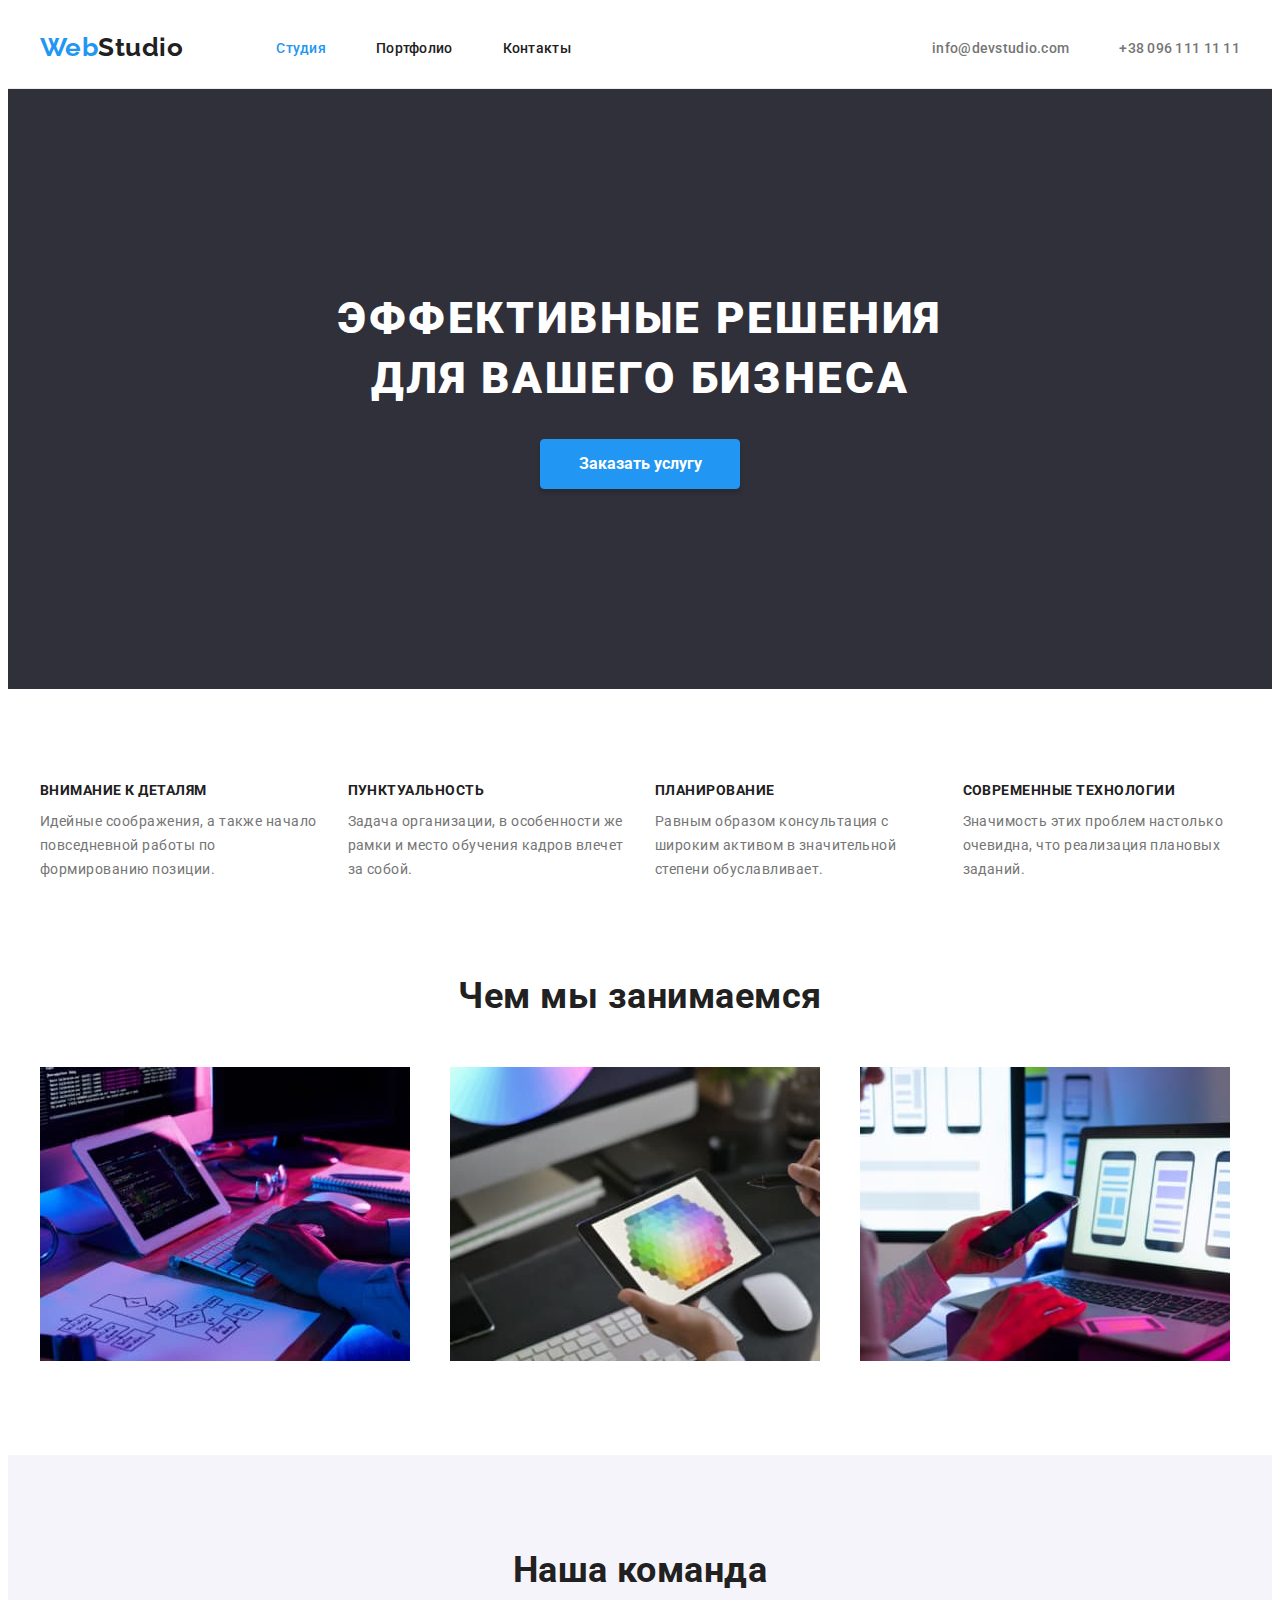
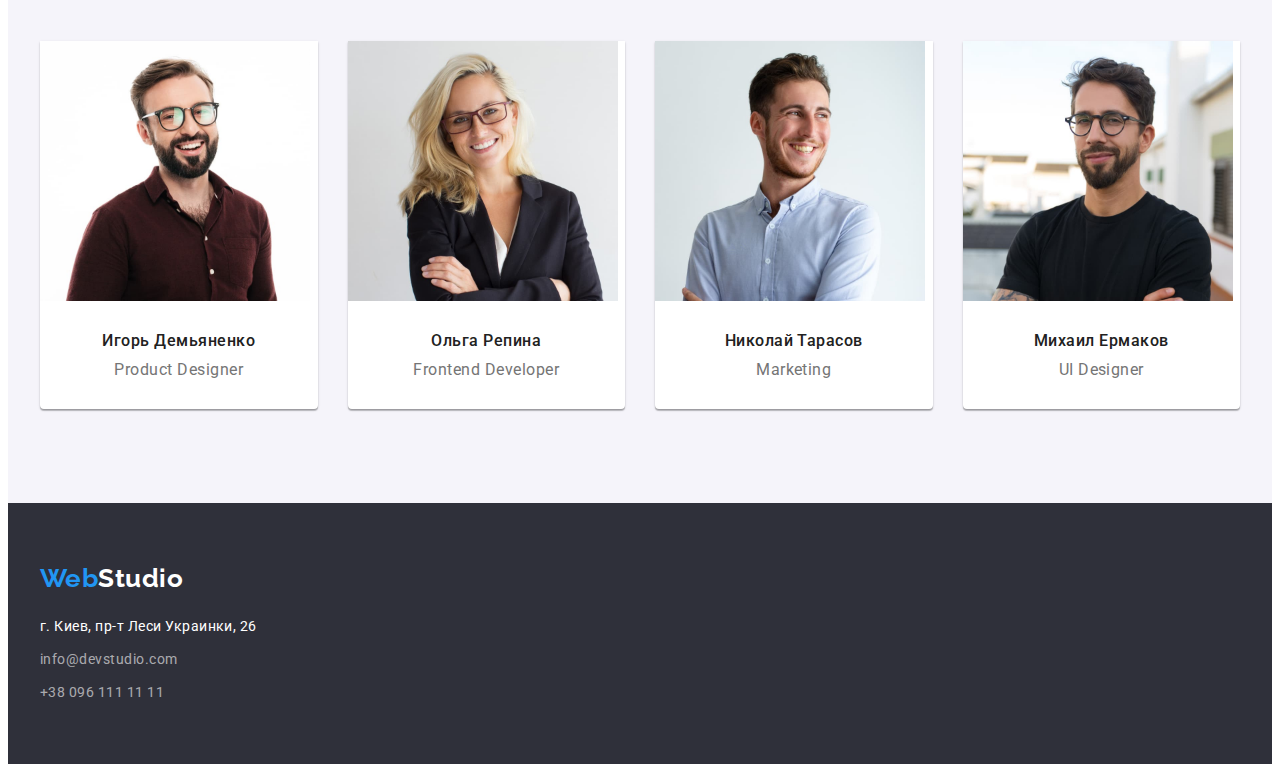
==== index.html @ c4aeabe7 "переніс з ДЗ 3" ====
<!DOCTYPE html>
<html lang="ru">
  <head>
    <meta charset="UTF-8" />
    <meta http-equiv="X-UA-Compatible" content="IE=edge" />
    <meta name="viewport" content="width=device-width, initial-scale=1.0" />
    <title>WebStudio</title>

    <link rel="preconnect" href="https://fonts.googleapis.com" />
    <link rel="preconnect" href="https://fonts.gstatic.com" crossorigin />
    <link
      href="https://fonts.googleapis.com/css2?family=Raleway:wght@700&family=Roboto:wght@400;500;700;900&display=swap"
      rel="stylesheet"
    />
    <link
      rel="stylesheet"
      href="https://cdnjs.cloudflare.com/ajax/libs/modern-normalize/1.1.0/modern-normalize.min.css"
      integrity="sha512-wpPYUAdjBVSE4KJnH1VR1HeZfpl1ub8YT/NKx4PuQ5NmX2tKuGu6U/JRp5y+Y8XG2tV+wKQpNHVUX03MfMFn9Q=="
      crossorigin="anonymous"
      referrerpolicy="no-referrer"
    />
    <link rel="stylesheet" href="./css/styles.css" />
  </head>
  <body class="page">
    <!--Шапка страницы-->
    <header class="header">
      <div class="container">
        <a href="./index.html" class="logo">Web<span class="logo-black">Studio</span></a>
        <nav>
          <ul class="site-nav list">
            <li class="site-nav-item"><a href="./index.html" class="link curret">Студия</a></li>
            <li class="site-nav-item"><a href="./portfolio.html" class="link">Портфолио</a></li>
            <li class="site-nav-item"><a href="" class="link">Контакты</a></li>
          </ul>
        </nav>
        <ul class="contact-nav list">
          <li class="contact-nav-item">
            <a href="mailto:info@devstudio.com" class="link">info@devstudio.com</a>
          </li>
          <li class="contact-nav-item">
            <a href="tel:+380961111111" class="link">+38 096 111 11 11</a>
          </li>
        </ul>
      </div>
    </header>
    <!--Уникальный контент страницы-->
    <main>
      <section class="hero">
        <div class="container">
          <h1 class="hero-title">Эффективные решения для вашего бизнеса</h1>
          <button type="button" class="btn-primery">Заказать услугу</button>
        </div>
      </section>
      <section class="section section-feature">
        <div class="container">
          <h2 class="visually-hidden">Наши преимущества</h2>
          <ul class="list feature-list">
            <li class="feature-list-item">
              <h3 class="title">Внимание к деталям</h3>
              <p class="text">
                Идейные соображения, а также начало повседневной работы по формированию позиции.
              </p>
            </li>
            <li class="feature-list-item">
              <h3 class="title">Пунктуальность</h3>
              <p class="text">
                Задача организации, в особенности же рамки и место обучения кадров влечет за собой.
              </p>
            </li>
            <li class="feature-list-item">
              <h3 class="title">Планирование</h3>
              <p class="text">
                Равным образом консультация с широким активом в значительной степени обуславливает.
              </p>
            </li>
            <li class="feature-list-item">
              <h3 class="title">Современные технологии</h3>
              <p class="text">
                Значимость этих проблем настолько очевидна, что реализация плановых заданий.
              </p>
            </li>
          </ul>
        </div>
      </section>
      <section class="section section-work">
        <div class="container">
          <h2 class="section-title">Чем мы занимаемся</h2>
          <ul class="work-list list">
            <li class="work-list-item">
              <img src="./images/photo1.jpg" alt="разработка приложений" width="370" />
            </li>
            <li class="work-list-item">
              <img src="./images/photo2.jpg" alt="разработка мобильных приложений" width="370" />
            </li>
            <li class="work-list-item"><img src="./images/photo3.jpg" alt="веб дизайн" width="370" /></li>
          </ul>
        </div>
      </section>
      <section class="section section-team">
        <div class="container">
          <h2 class="section-title">Наша команда</h2>
          <ul class="team-list list">
            <li class="team-list-item">
              <img src="./images/Demianenko.jpg" alt="работник 1" width="270" />
              <div class="team-content">
                <h3 class="title">Игорь Демьяненко</h3>
                <p lang="en" class="text">Product Designer</p>
              </div>
            </li>
            <li class="team-list-item">
              <img src="./images/Repyna.jpg" alt="работник 2" width="270" />
              <div class="team-content">
                <h3 class="title">Ольга Репина</h3>
                <p lang="en" class="text">Frontend Developer</p>
              </div>
            </li>
            <li class="team-list-item">
              <img src="./images/Tarasov.jpg" alt="работник 3" width="270" />
              <div class="team-content">
                <h3 class="title">Николай Тарасов</h3>
                <p lang="en" class="text">Marketing</p>
              </div>
            </li>
            <li class="team-list-item">
              <img src="./images/Ermakov.jpg" alt="работник 4" width="270" />
              <div class="team-content">
                <h3 class="title">Михаил Ермаков</h3>
                <p lang="en" class="text">UI Designer</p>
              </div>
            </li>
          </ul>
        </div>
      </section>
    </main>
    <!--Подвал страницы-->
    <footer class="footer">
      <div class="container">
        <a href="./index.html" class="logo">Web<span class="logo-white">Studio</span></a>
        <ul class="footer-list list">
          <li class="footer-list-item">
            <a
              href="https://goo.gl/maps/DVqmVE1EjnWFbu6t8"
              target="_blank"
              rel="noopener noreferrer"
              class="link adress"
              >г. Киев, пр-т Леси Украинки, 26
            </a>
          </li>
          <li class="footer-list-item">
            <a href="mailto:info@devstudio.com" class="link">info@devstudio.com</a>
          </li>
          <li class="footer-list-item">
            <a href="tel:+380961111111" class="link">+38 096 111 11 11</a>
          </li>
        </ul>
      </div>
    </footer>
  </body>
</html>
---- css/styles.css ----
/*основний колір тексту #757575 */
/* додатковий колір тексту #212121 */
/*білий колір заголовка #FFFFFF */
/*акцент #2196F3*/
/*колір фону #FFFFFF*/
/*колір героя та футера #2F303A*/
/*додатковий колір фону #E5E5E5*/
/*колір фону секціі команда  #F5F4FA;*/
/*колір номери і телефону в футері rgba(255, 255, 255, 0.6);*/


/*приховування заголовка секції наши преимущества*/
.visually-hidden {
  position: absolute;
  white-space: nowrap;
  width: 1px;
  height: 1px;
  overflow: hidden;
  border: 0;
  padding: 0;
  clip: rect(0 0 0 0);
  clip-path: inset(50%);
  margin: -1px;
}

/*-----Обнуляємо стилі глобально. RESET------------*/


p,
h1,
h2,
h3,
h4,
h5,
h6 {
  margin: 0;
}

ul,
ol {
  margin: 0;
  padding-left: 0;
}

button {
  cursor: pointer;
}

 img {
  display: block;
}  

/*-----------стоворюємо контейнер------------------*/
.container {
  width: 1200px;
  margin: 0 auto;
  padding-left: 15px;
  padding-right: 15px;
  /* outline: 1px solid tomato; */
}

/*-----------призначення змінної-------------------*/


:root {
  --primary-text-color: #757575;
  --title-text-color: #212121;
  --brand-color: #2196f3;
}

/*стилізація всього документу*/
.page {
  color: var(--primary-text-color);
  background-color: #FFFFFF;
  font-family: 'Roboto', sans-serif;
  letter-spacing: 0.03em;
}

/*прибирання крапок біля списку*/
.list {
  list-style: none;
}

/*----------- стилізація heade------------------*/
.header {
  padding-top: 24px;
  padding-bottom: 25px;
  border-bottom: 1px solid #ECECEC;
}


/*стилізація логотипу*/
.logo {
  color:
    var(--brand-color);
  font-family: 'Raleway', sans-serif;
  font-weight: 700;
  font-size: 26px;
  line-height: 1.19;
  text-decoration: none;
  margin-right: 93px;
}

/*стилизація чорної частини логотипу */
.logo-black {
  color: #212121;
}

.header .container {
  display: flex;
  align-items: center;
}

.site-nav {
  display: flex;
}

.contact-nav {
  display: flex;
  margin-left: auto;
}

.site-nav-item:not(:last-child),
.contact-nav-item:not(:last-child) {
  margin-right: 50px;
}

/*стилізація навігації сайту*/
.site-nav .link {
  text-decoration: none;
  color: #212121;
  font-weight: 500;
  font-size: 14px;
  line-height: 1.14;
  letter-spacing: 0.02em;
}

.site-nav .link:hover,
.site-nav .link:focus {
  color: var(--brand-color);
}

.site-nav .link.curret {
  color: var(--brand-color);
}

/*стилізація навігаціі контактів*/
.contact-nav .link {
  color: #757575;
  font-weight: 500;
  font-size: 14px;
  line-height: 1.14;
  letter-spacing: 0.02em;
  text-decoration: none;
}
.contact-nav .link:hover,
.contact-nav .link:focus {
  color: var(--brand-color);
}

/*------------------стилізація героя----------*/
.hero {
  background-color: #2f303a;
  padding-top: 200px;
  padding-bottom: 200px;
}

/*переводить текст заголовка героя в верхній регістр*/
.hero-title {
  color: #ffffff;
  font-weight: 900;
  font-size: 44px;
  line-height: 1.36;
  text-align: center;
  letter-spacing: 0.06em;
  text-transform: uppercase;

  max-width: 696px;
  margin: 0 auto 30px;


}

/*стилізація кнопки героя*/
.btn-primery {
  min-width: 200px;
  height: 50px;
  display: block;
  margin: 0 auto;

  color: #FFFFFF;
  background-color: var(--brand-color);
  font-family: inherit;
  font-weight: 700;
  font-size: 16px;
  line-height: 1.86;

  border: 1px solid var(--brand-color);
  border-radius: 4px;
  box-shadow: 0px 4px 4px rgba(0, 0, 0, 0.15);

}

/*стилізація секцій   якійсь брєд не розібрався з94 */
.section {
  padding-top: 94px;
  padding-bottom: 94px;
}

.section-title {
  color: var(--title-text-color);
  font-weight: 700;
  font-size: 36px;
  line-height: 1.17;
  text-align: center;
  margin-bottom: 50px;
}

/*стилізація секції з перевагами*/

.section-feature {
  padding-bottom: 47px;
}

.feature-list {
  display: flex;
  margin-left: -30px;
}

.feature-list-item {
  flex-basis: calc(100% / 4 - 30px);
  margin-left: 30px;
}


.feature-list .title {
  color: var(--title-text-color);
  font-weight: 700;
  font-size: 14px;
  line-height: 1.14;
  text-transform: uppercase;
  margin-bottom: 10px;
}

.feature-list .text {
  font-size: 14px;
  line-height: 1.72;
}

/*стилізація секції чим ми займаємося*/

.section-work {
  padding-top: 47px;
}

.work-list {
  display: flex;
  margin-left: -30px;
}

.work-list-item {
  flex-basis: calc(100% / 3 - 30px);
  margin-left: 30px;
}


/*стилізація секції наша команда*/
.section-team {
  background-color: #F5F4FA;

}

.team-list {
  display: flex;
  margin-left: -30px;
}

.team-list-item {
  flex-basis: calc(100% / 4 - 30px);
  margin-left: 30px;
  box-shadow: 0px 1px 3px rgba(0, 0, 0, 0.12), 0px 1px 1px rgba(0, 0, 0, 0.14), 0px 2px 1px rgba(0, 0, 0, 0.2);
  border-radius: 0px 0px 4px 4px;

  background-color: #FFFFFF;

}

.team-list .title {
  color: var(--title-text-color);
  font-weight: 500;
  font-size: 16px;
  line-height: 1.19;
  text-align: center;
  margin-bottom: 10px;
}

.team-list .text {
  font-size: 16px;
  line-height: 1.19;
  text-align: center;
}

.team-content {
  padding-top: 30px;
  padding-bottom: 30px;
}


/*cтилізація футера*/
.footer {
  background-color: #2F303A;
  padding-top: 60px;
  padding-bottom: 60px;
}

/*стилизація білої частини логотипу футера */
.logo-white {
  color: #FFFFFF;
}

.footer .logo {
  margin-bottom: 20px;
  display: block;
}

/*стилізація контактів футера*/
.footer-list .link {
  color: rgba(255, 255, 255, 0.6);

  font-size: 14px;
  line-height: 1.72;
  text-decoration: none;
  display: block;
}

.footer-list-item:not(:last-child) {
  margin-bottom: 9px;
}


.footer-list .link.adress {
  color: #FFFFFF;
}

.footer-list .link:hover,
.footer-list .link:focus {
  color: var(--brand-color);
}

/*стилізація portfolio.html*/
.portfolio-list .title {
  color: var(--title-text-color);
  font-weight: 700;
  font-size: 18px;
  line-height: 2;
  letter-spacing: 0.06em;
  margin-bottom: 4px;
}

/*стилізація кнопок портфоліо*/


.portfolio-btn-list {
  display: flex;
  justify-content: center;
}

.portfolio-btn-item:not(:last-child) {
  margin-right: 8px;
}

.portfolio-btn {
  color: #212121;
  background-color: #F5F4FA;
  font-family: inherit;
  font-weight: 500;
  font-size: 16px;
  line-height: 1.63;
  text-align: center;
  letter-spacing: 0.03em;

  padding: 6px 22px;
  border: transparent;
  border-radius: 4px;

}

.portfolio-btn:hover,
.portfolio-btn:focus {
  color: #FFFFFF;
  background-color: #2196f3;
}

.portfolio-list {
  margin-top: 50px;
  display: flex;
  flex-wrap: wrap;
  margin-left: -30px;
  margin-bottom: -30px;
}

.portfolio-list-item {
  flex-basis: calc(100%/3 - 30px);
  margin-left: 30px;
  margin-bottom: 30px;
}

.portfolio-list .text {
  font-size: 16px;
  line-height: 1.88;
}

.portfolio-content {
  padding: 20px 24px;
  border: 1px solid #EEEEEE;
  ;
}
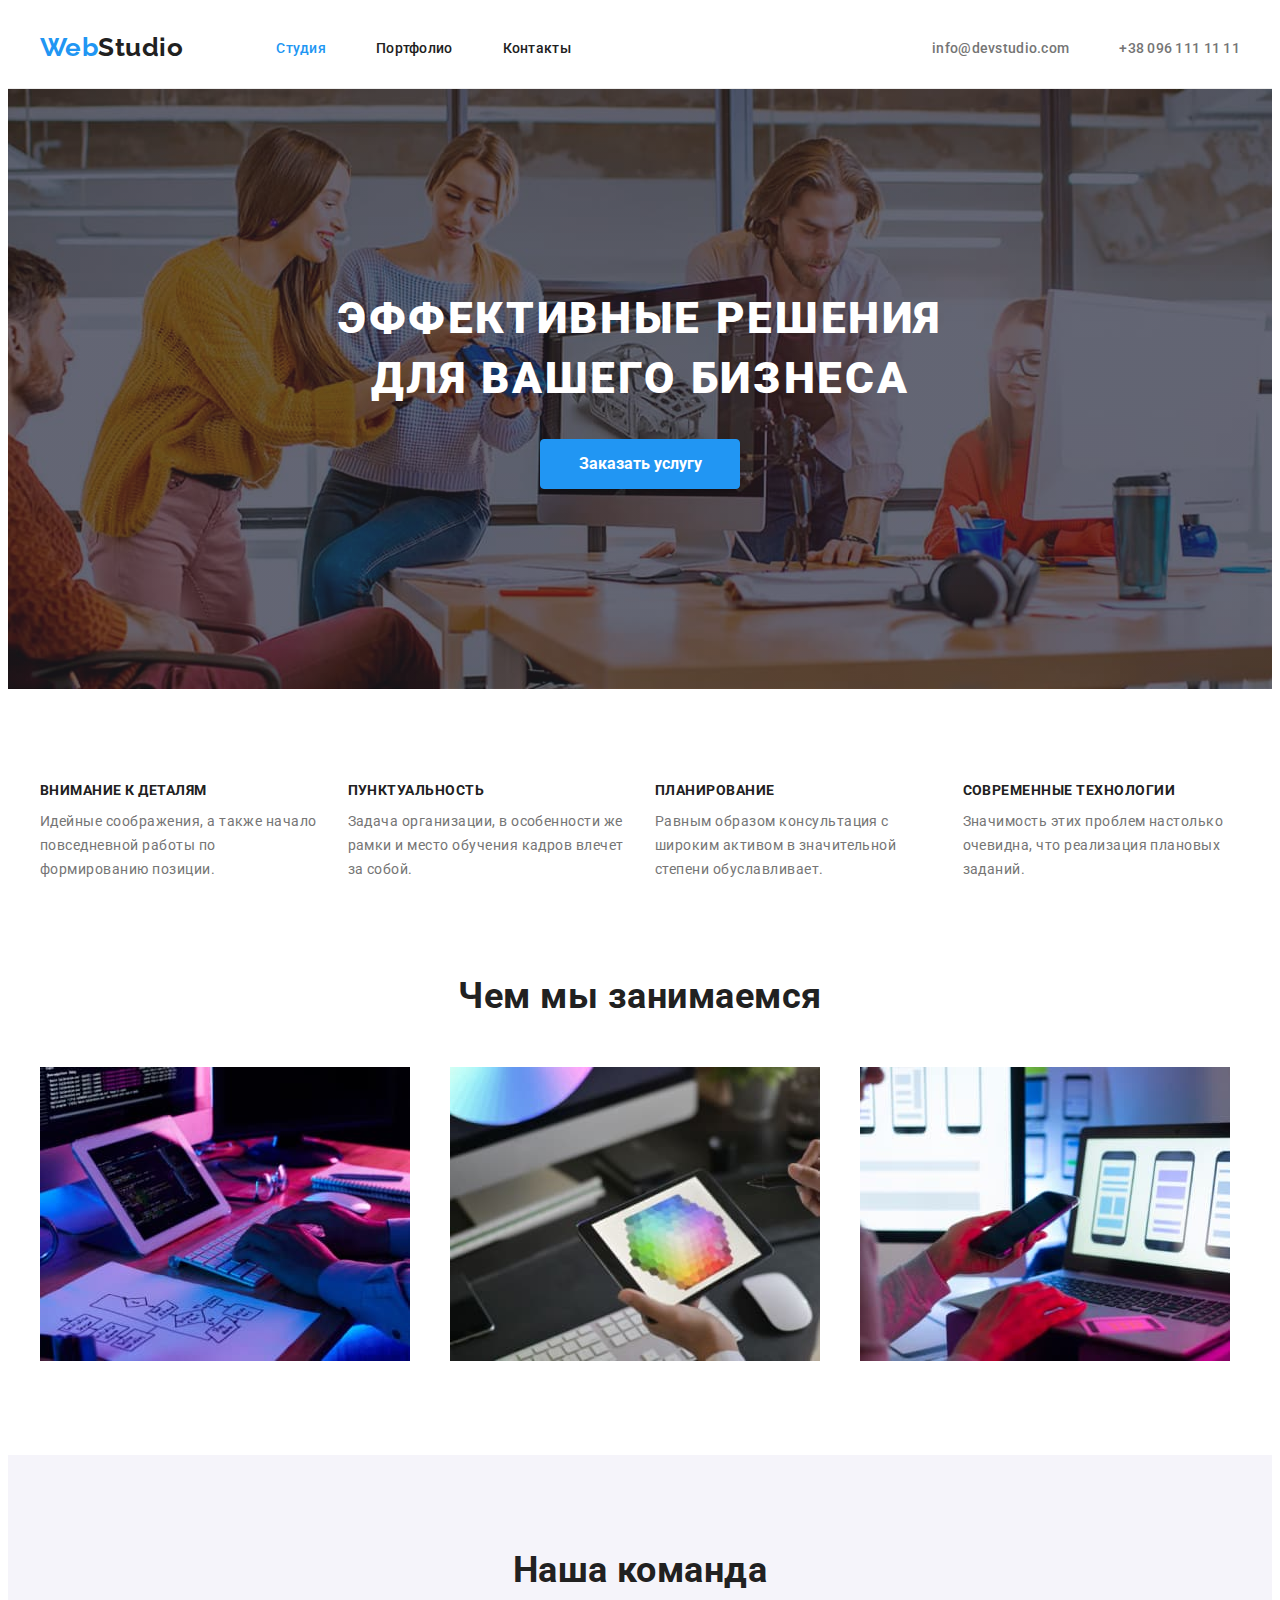
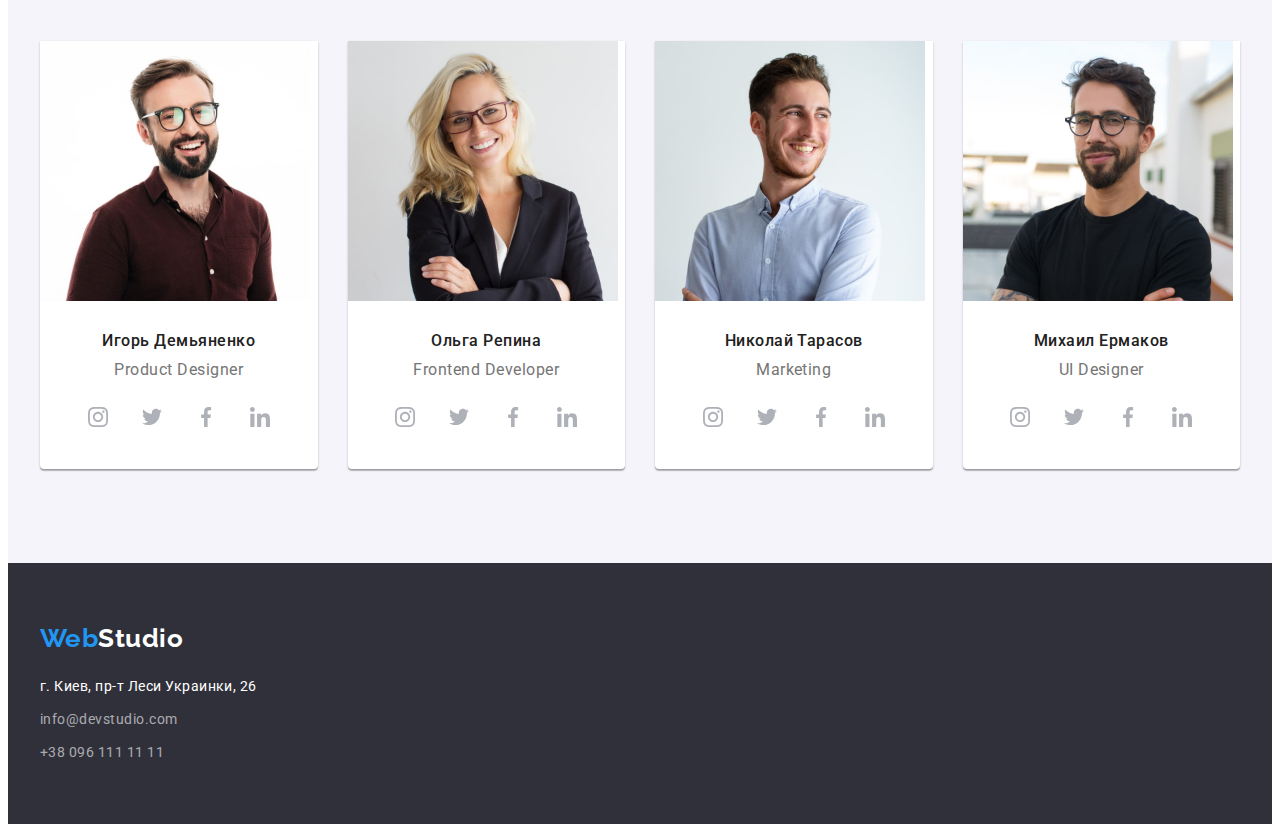
==== commit ba04df53: "add svg" ====
--- a/index.html
+++ b/index.html
@@ -92,7 +92,9 @@
             <li class="work-list-item">
               <img src="./images/photo2.jpg" alt="разработка мобильных приложений" width="370" />
             </li>
-            <li class="work-list-item"><img src="./images/photo3.jpg" alt="веб дизайн" width="370" /></li>
+            <li class="work-list-item">
+              <img src="./images/photo3.jpg" alt="веб дизайн" width="370" />
+            </li>
           </ul>
         </div>
       </section>
@@ -105,6 +107,32 @@
               <div class="team-content">
                 <h3 class="title">Игорь Демьяненко</h3>
                 <p lang="en" class="text">Product Designer</p>
+                <ul class="team-soc-list list">
+                  <li class="team-soc-item">
+                    <a href="" class="team-soc-link"
+                      ><svg class="team-soc-icom" width="20" height="20">
+                        <use href="./images/icons.svg#icon-instagram"></use></svg
+                    ></a>
+                  </li>
+                  <li class="team-soc-item">
+                    <a href="" class="team-soc-link"
+                      ><svg class="team-soc-icom" width="20" height="20">
+                        <use href="./images/icons.svg#icon-twitter"></use></svg
+                    ></a>
+                  </li>
+                  <li class="team-soc-item">
+                    <a href="" class="team-soc-link"
+                      ><svg class="team-soc-icom" width="20" height="20">
+                        <use href="./images/icons.svg#icon-facebook"></use></svg
+                    ></a>
+                  </li>
+                  <li class="team-soc-item">
+                    <a href="" class="team-soc-link"
+                      ><svg class="team-soc-icom" width="20" height="20">
+                        <use href="./images/icons.svg#icon-linkedin"></use></svg
+                    ></a>
+                  </li>
+                </ul>
               </div>
             </li>
             <li class="team-list-item">
@@ -112,6 +140,32 @@
               <div class="team-content">
                 <h3 class="title">Ольга Репина</h3>
                 <p lang="en" class="text">Frontend Developer</p>
+                <ul class="team-soc-list list">
+                  <li class="team-soc-item">
+                    <a href="" class="team-soc-link"
+                      ><svg class="team-soc-icom" width="20" height="20">
+                        <use href="./images/icons.svg#icon-instagram"></use></svg
+                    ></a>
+                  </li>
+                  <li class="team-soc-item">
+                    <a href="" class="team-soc-link"
+                      ><svg class="team-soc-icom" width="20" height="20">
+                        <use href="./images/icons.svg#icon-twitter"></use></svg
+                    ></a>
+                  </li>
+                  <li class="team-soc-item">
+                    <a href="" class="team-soc-link"
+                      ><svg class="team-soc-icom" width="20" height="20">
+                        <use href="./images/icons.svg#icon-facebook"></use></svg
+                    ></a>
+                  </li>
+                  <li class="team-soc-item">
+                    <a href="" class="team-soc-link"
+                      ><svg class="team-soc-icom" width="20" height="20">
+                        <use href="./images/icons.svg#icon-linkedin"></use></svg
+                    ></a>
+                  </li>
+                </ul>
               </div>
             </li>
             <li class="team-list-item">
@@ -119,6 +173,32 @@
               <div class="team-content">
                 <h3 class="title">Николай Тарасов</h3>
                 <p lang="en" class="text">Marketing</p>
+                <ul class="team-soc-list list">
+                  <li class="team-soc-item">
+                    <a href="" class="team-soc-link"
+                      ><svg class="team-soc-icom" width="20" height="20">
+                        <use href="./images/icons.svg#icon-instagram"></use></svg
+                    ></a>
+                  </li>
+                  <li class="team-soc-item">
+                    <a href="" class="team-soc-link"
+                      ><svg class="team-soc-icom" width="20" height="20">
+                        <use href="./images/icons.svg#icon-twitter"></use></svg
+                    ></a>
+                  </li>
+                  <li class="team-soc-item">
+                    <a href="" class="team-soc-link"
+                      ><svg class="team-soc-icom" width="20" height="20">
+                        <use href="./images/icons.svg#icon-facebook"></use></svg
+                    ></a>
+                  </li>
+                  <li class="team-soc-item">
+                    <a href="" class="team-soc-link"
+                      ><svg class="team-soc-icom" width="20" height="20">
+                        <use href="./images/icons.svg#icon-linkedin"></use></svg
+                    ></a>
+                  </li>
+                </ul>
               </div>
             </li>
             <li class="team-list-item">
@@ -126,6 +206,32 @@
               <div class="team-content">
                 <h3 class="title">Михаил Ермаков</h3>
                 <p lang="en" class="text">UI Designer</p>
+                <ul class="team-soc-list list">
+                  <li class="team-soc-item">
+                    <a href="" class="team-soc-link"
+                      ><svg class="team-soc-icom" width="20" height="20">
+                        <use href="./images/icons.svg#icon-instagram"></use></svg
+                    ></a>
+                  </li>
+                  <li class="team-soc-item">
+                    <a href="" class="team-soc-link"
+                      ><svg class="team-soc-icom" width="20" height="20">
+                        <use href="./images/icons.svg#icon-twitter"></use></svg
+                    ></a>
+                  </li>
+                  <li class="team-soc-item">
+                    <a href="" class="team-soc-link"
+                      ><svg class="team-soc-icom" width="20" height="20">
+                        <use href="./images/icons.svg#icon-facebook"></use></svg
+                    ></a>
+                  </li>
+                  <li class="team-soc-item">
+                    <a href="" class="team-soc-link"
+                      ><svg class="team-soc-icom" width="20" height="20">
+                        <use href="./images/icons.svg#icon-linkedin"></use></svg
+                    ></a>
+                  </li>
+                </ul>
               </div>
             </li>
           </ul>
--- a/css/styles.css
+++ b/css/styles.css
@@ -46,9 +46,9 @@
   cursor: pointer;
 }
 
- img {
+img {
   display: block;
-}  
+}
 
 /*-----------стоворюємо контейнер------------------*/
 .container {
@@ -153,6 +153,7 @@
   letter-spacing: 0.02em;
   text-decoration: none;
 }
+
 .contact-nav .link:hover,
 .contact-nav .link:focus {
   color: var(--brand-color);
@@ -163,6 +164,18 @@
   background-color: #2f303a;
   padding-top: 200px;
   padding-bottom: 200px;
+  margin: 0 auto;
+  max-width: 1600px;
+
+  background-image: linear-gradient(rgba(47, 48, 58, 0.4),
+      rgba(47, 48, 58, 0.4)),
+    url("../images/photo_hero.jpg");
+  background-position: center;
+  background-repeat: no-repeat;
+  background-size: cover;
+
+
+
 }
 
 /*переводить текст заголовка героя в верхній регістр*/
@@ -305,6 +318,62 @@
   padding-bottom: 30px;
 }
 
+.team-soc-list {
+  display: flex;
+  margin-top: 16px;
+  justify-content: center;
+}
+
+
+.team-soc-item {
+  width: 44px;
+  height: 44px;
+  margin-right: 10px;
+
+
+}
+
+.team-soc-item:last-child {
+  margin-right: 0;
+}
+
+.team-soc-link {
+  width: 100%;
+  height: 100%;
+  background-color: f;
+  border-radius: 50%;
+  display: flex;
+  align-items: center;
+  justify-content: center;
+  color: #AFB1B8;
+
+}
+
+.team-soc-icom {
+  fill: currentColor;
+}
+
+.team-soc-link:hover,
+.team-soc-link:focus {
+  background-color: #2196f3;
+  color: #FFFFFF;
+}
+
+
+
+
+/* універсальний спосіб для дітей від батька та сусідів */
+/* .team-soc-link:hover,
+.team-soc-link:focus {
+  background-color: #2196f3;
+}
+
+.team-soc-link:hover .team-soc-icom,
+.team-soc-link:focus .team-soc-icom {
+  fill: #FFFFFF;
+} */
+
+
 
 /*cтилізація футера*/
 .footer {
@@ -414,4 +483,4 @@
   padding: 20px 24px;
   border: 1px solid #EEEEEE;
   ;
-}
+}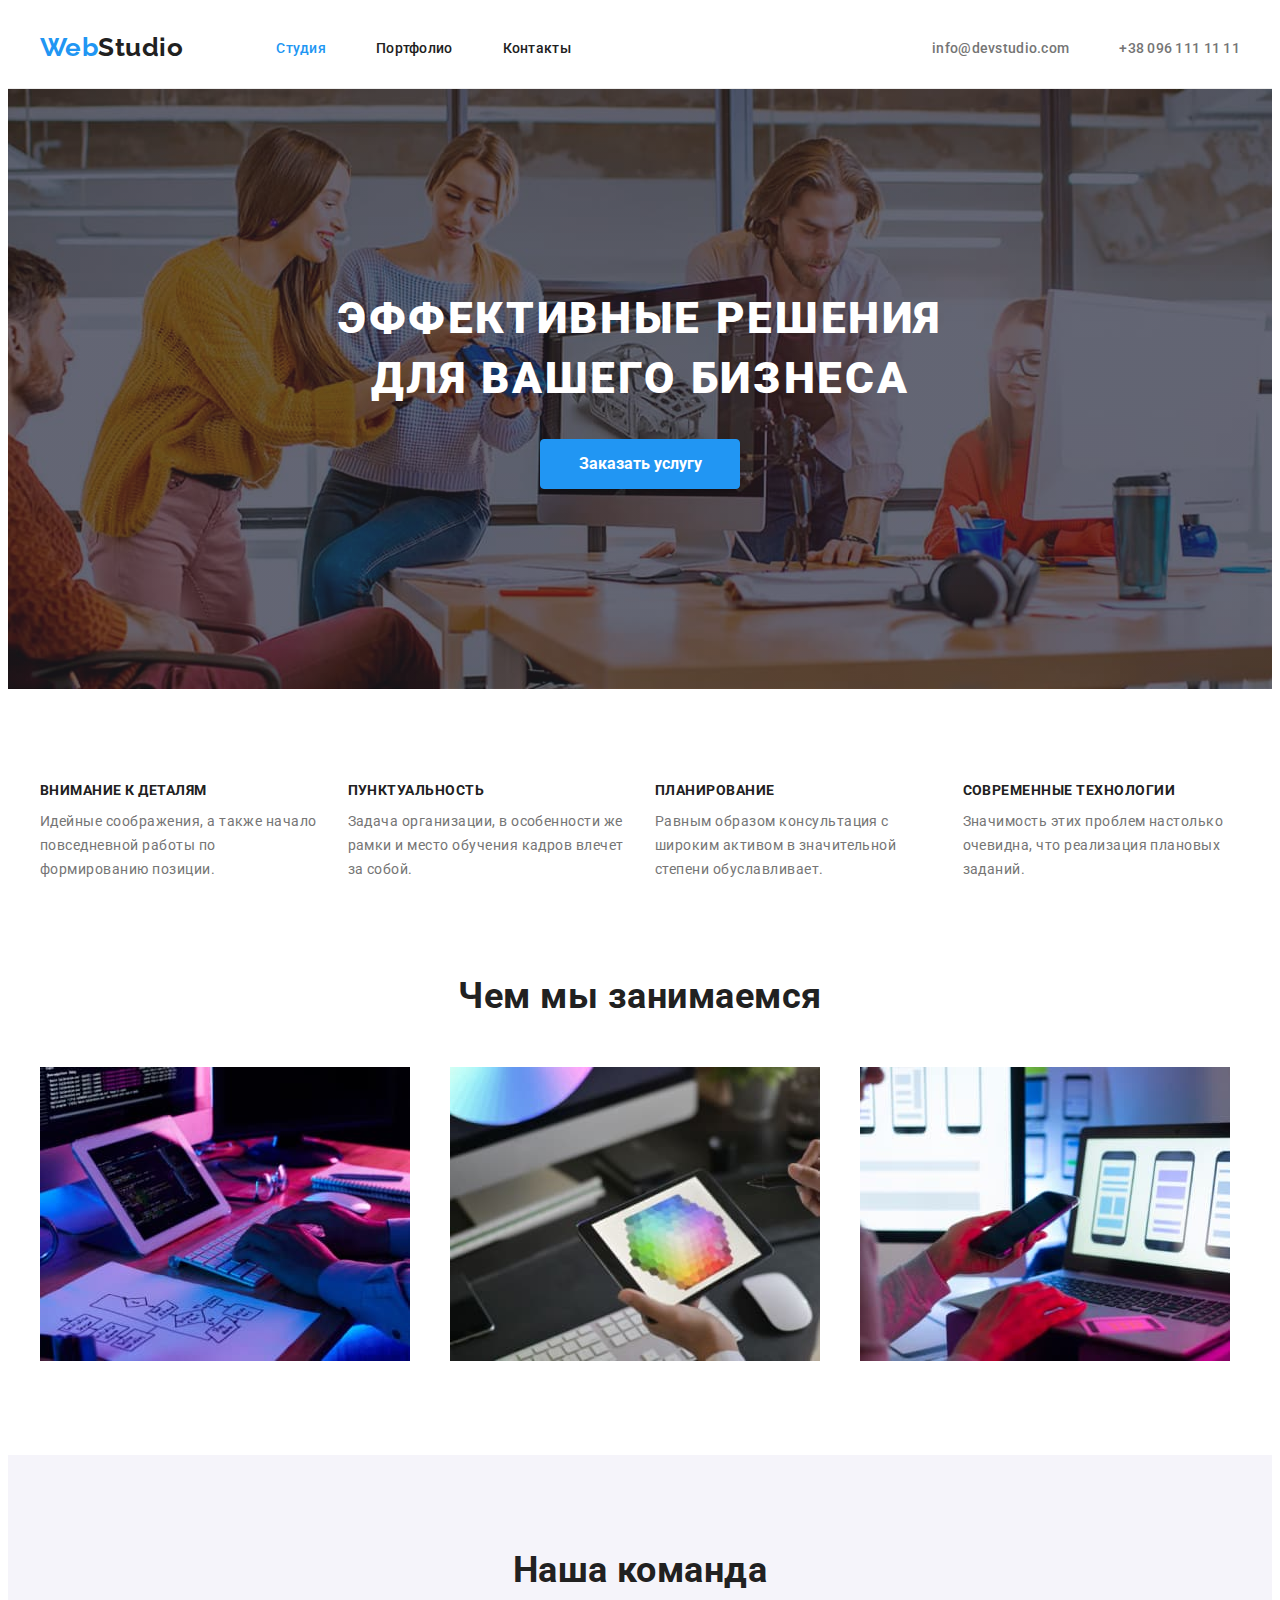
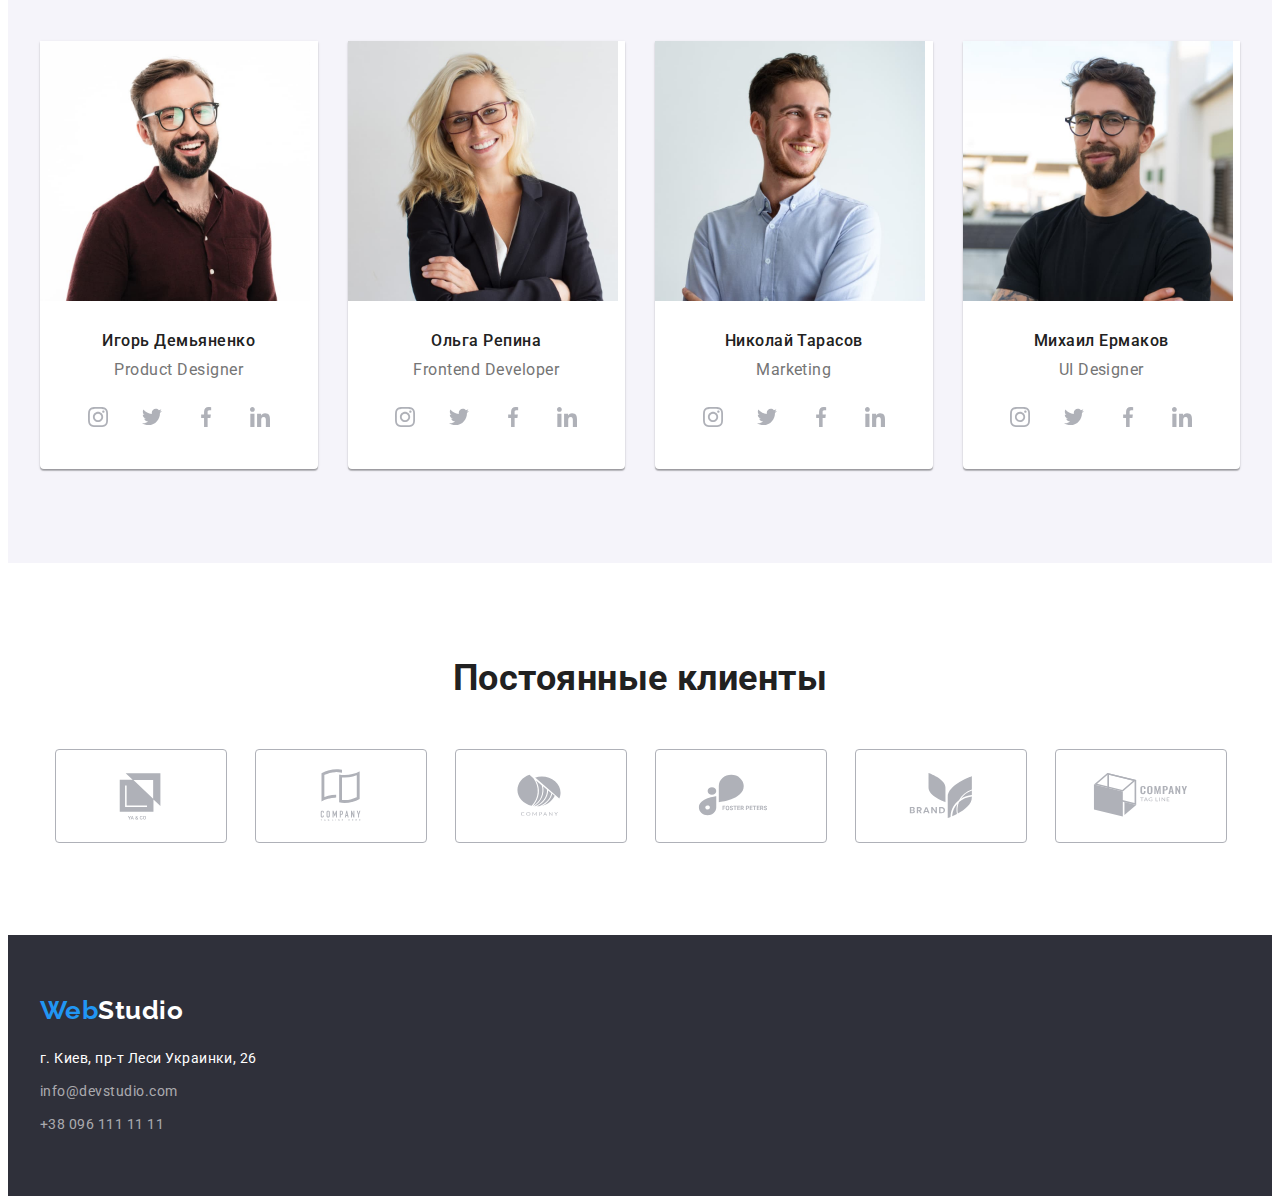
==== commit 6d6f2f74: "add client section" ====
--- a/index.html
+++ b/index.html
@@ -21,6 +21,7 @@
     />
     <link rel="stylesheet" href="./css/styles.css" />
   </head>
+
   <body class="page">
     <!--Шапка страницы-->
     <header class="header">
@@ -233,6 +234,43 @@
                   </li>
                 </ul>
               </div>
+            </li>
+          </ul>
+        </div>
+      </section>
+      <section class="section">
+        <div class="container">
+          <h2 class="section-title">Постоянные клиенты</h2>
+          <ul class="client-list list">
+            <li class="client-item">
+              <a href="" class="client-link">
+                <svg class="client-icon" width="106" height="60"><use href="./images/icons.svg#icon-logo1"></use></svg>
+              </a>
+            </li>
+            <li class="client-item">
+              <a href="" class="client-link">
+                <svg class="client-icon" width="106" height="60" whith="106" height="60"><use href="./images/icons.svg#icon-logo2"></use></svg>
+              </a>
+            </li>
+            <li class="client-item">
+              <a href="" class="client-link">
+                <svg class="client-icon" width="106" height="60"><use href="./images/icons.svg#icon-logo3"></use></svg>
+              </a>
+            </li>
+            <li class="client-item">
+              <a href="" class="client-link">
+                <svg class="client-icon" width="106" height="60"><use href="./images/icons.svg#icon-logo4"></use></svg>
+              </a>
+            </li>
+            <li class="client-item">
+              <a href="" class="client-link">
+                <svg class="client-icon" width="106" height="60"><use href="./images/icons.svg#icon-logo5"></use></svg>
+              </a>
+            </li>
+            <li class="client-item">
+              <a href="" class="client-link">
+                <svg class="client-icon" width="106" height="60"><use href="./images/icons.svg#icon-logo6"></use></svg>
+              </a>
             </li>
           </ul>
         </div>
--- a/css/styles.css
+++ b/css/styles.css
@@ -330,7 +330,6 @@
   height: 44px;
   margin-right: 10px;
 
-
 }
 
 .team-soc-item:last-child {
@@ -340,7 +339,7 @@
 .team-soc-link {
   width: 100%;
   height: 100%;
-  background-color: f;
+
   border-radius: 50%;
   display: flex;
   align-items: center;
@@ -355,7 +354,7 @@
 
 .team-soc-link:hover,
 .team-soc-link:focus {
-  background-color: #2196f3;
+  background-color: var(--brand-color);
   color: #FFFFFF;
 }
 
@@ -372,8 +371,44 @@
 .team-soc-link:focus .team-soc-icom {
   fill: #FFFFFF;
 } */
-
-
+/* ------------стилізація секції постійні клієнти -----------*/
+
+
+.client-list {
+  display: flex;
+  justify-content: center;
+}
+
+.client-item {
+  width: 170px;
+  height: 92px;
+  margin-right: 30px;
+}
+
+.client-item:last-child {
+  margin-right: 0;
+}
+
+.client-link {
+  width: 100%;
+  height: 100%;
+  display: flex;
+  justify-content: center;
+  align-items: center;
+  border: 1px solid #AFB1B8;
+  border-radius: 4px;
+  color: #AFB1B8;
+}
+
+.client-icon {
+  fill: currentColor;
+}
+
+.client-link:hover,
+.client-link:focus {
+  color: var(--brand-color);
+  border: 1px solid var(--brand-color);
+} 
 
 /*cтилізація футера*/
 .footer {
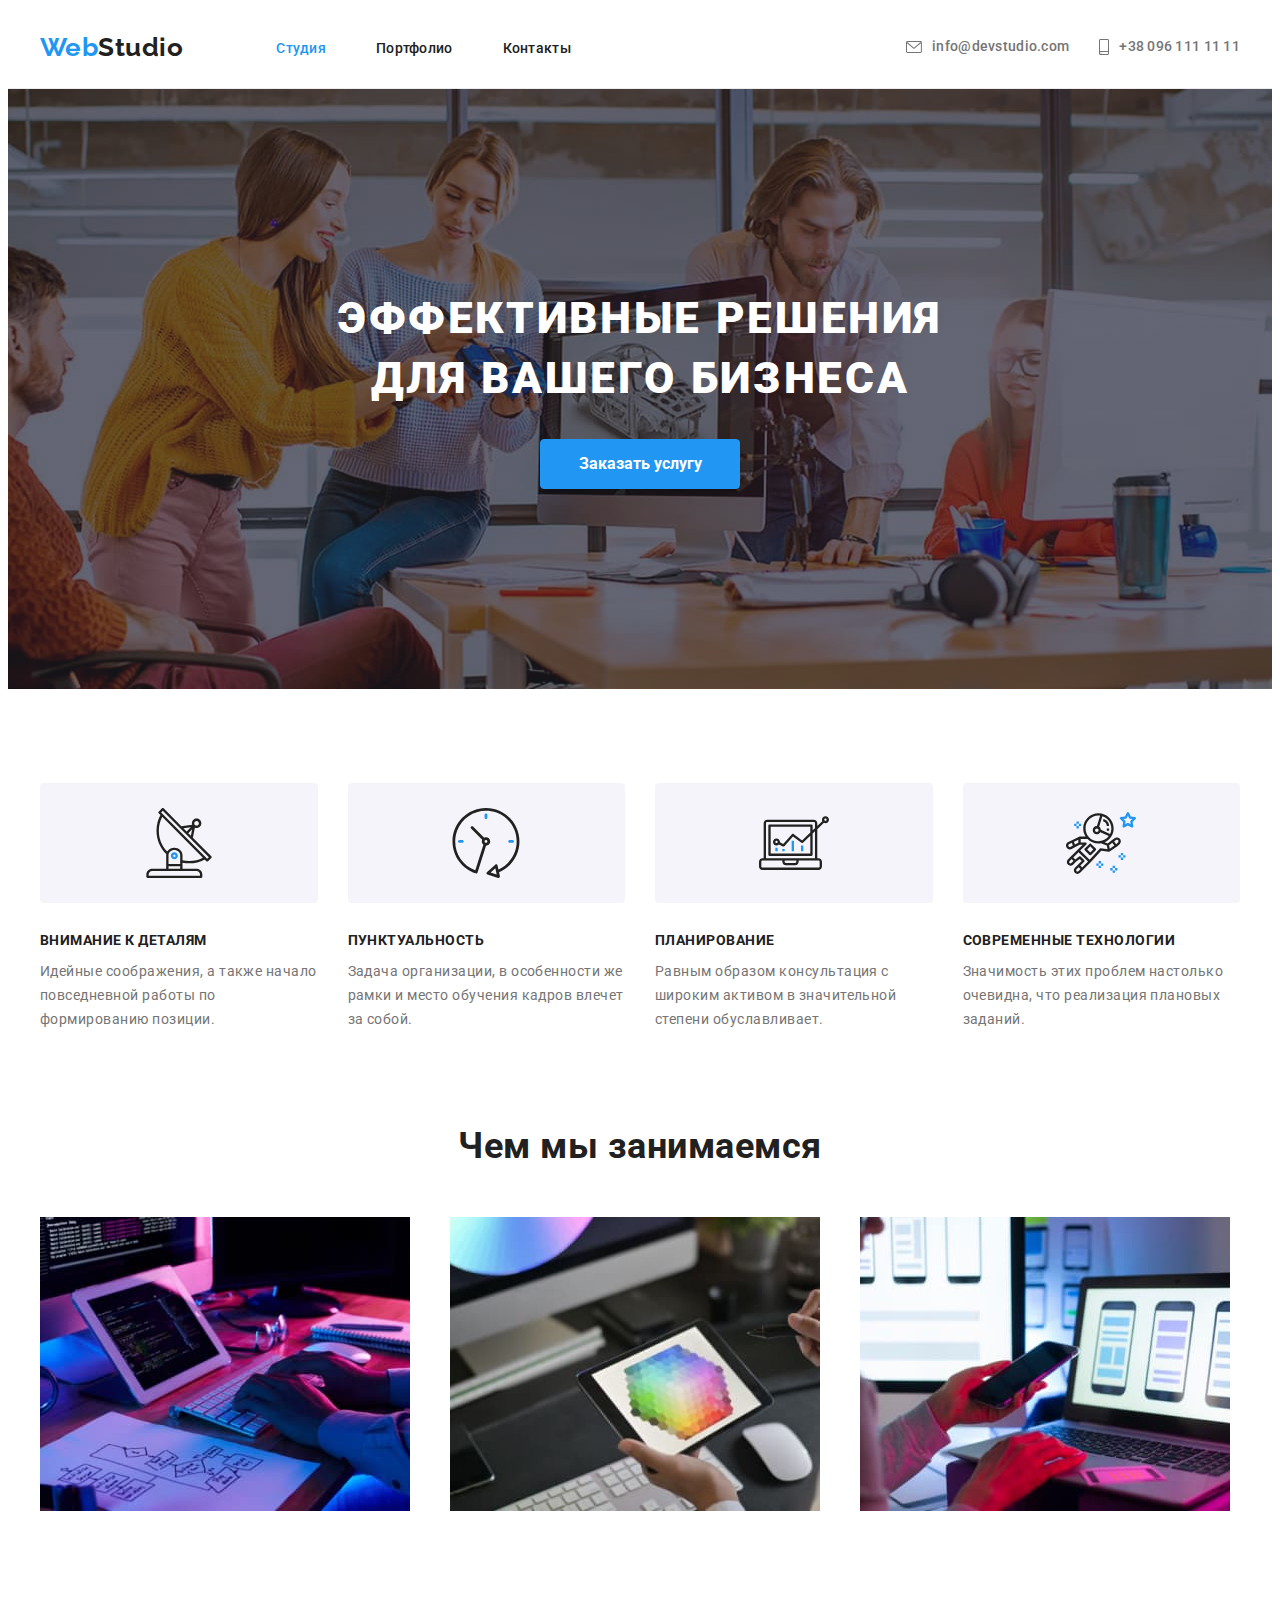
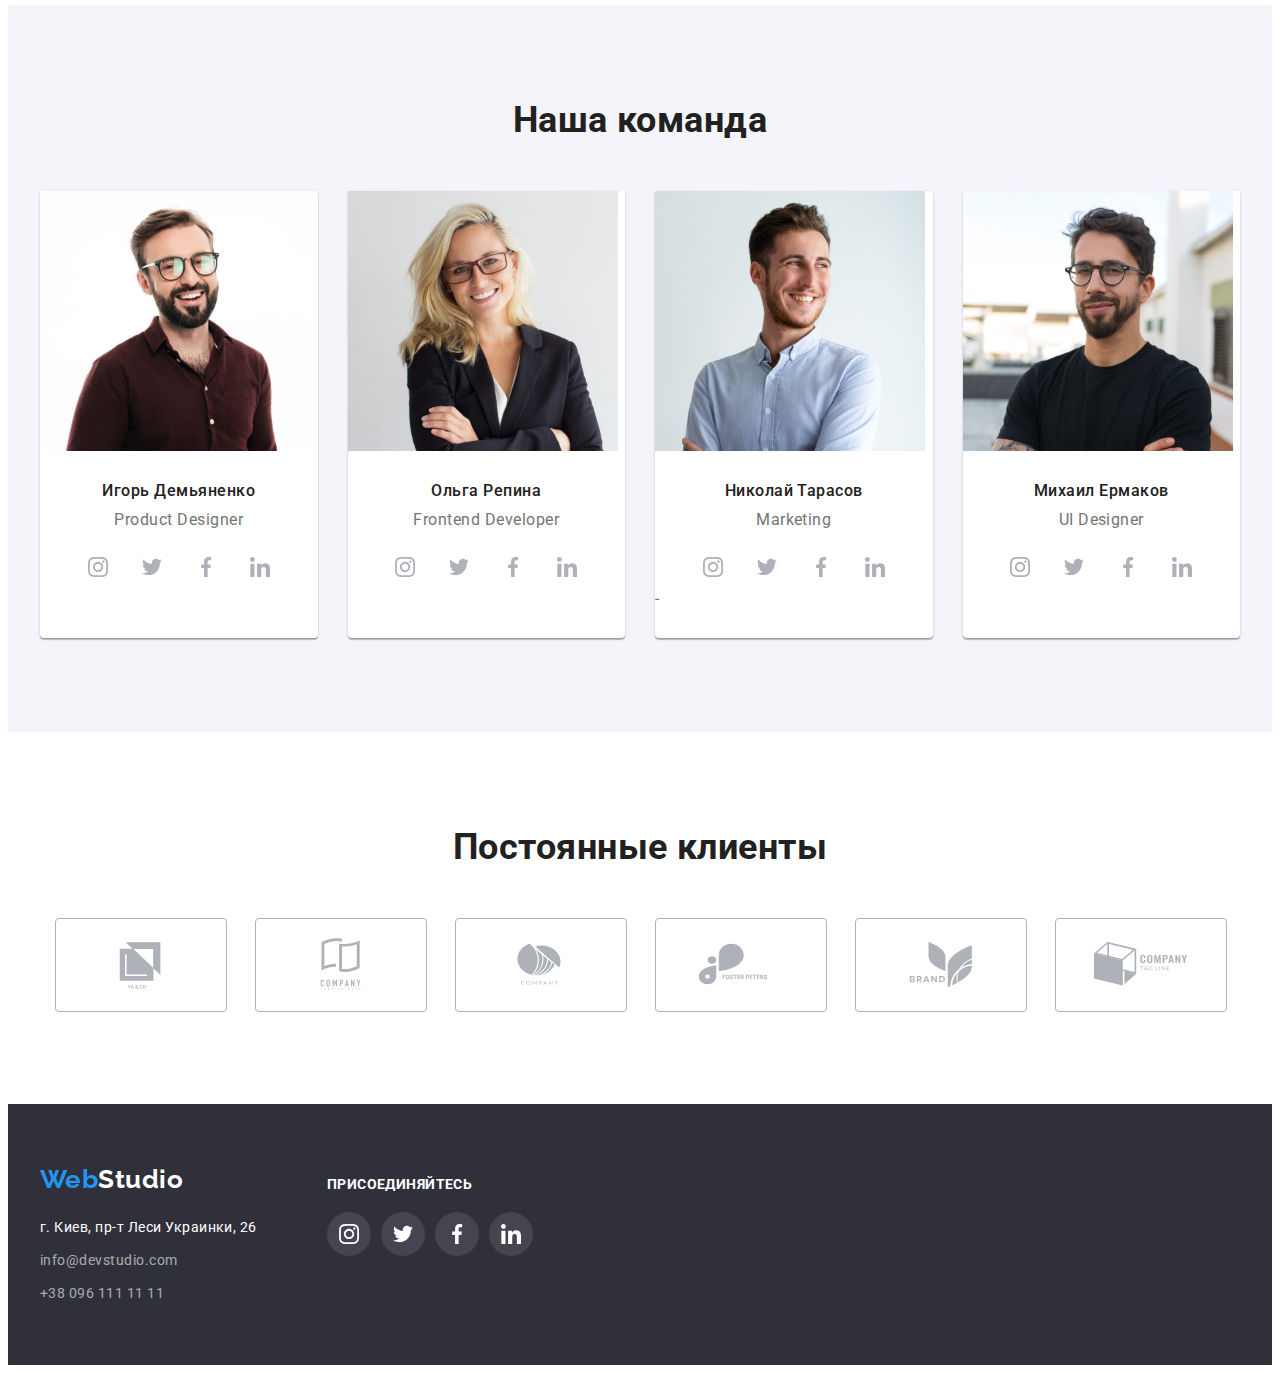
==== commit 5f84085f: "добавив тіні" ====
--- a/index.html
+++ b/index.html
@@ -36,10 +36,18 @@
         </nav>
         <ul class="contact-nav list">
           <li class="contact-nav-item">
-            <a href="mailto:info@devstudio.com" class="link">info@devstudio.com</a>
+            <a href="mailto:info@devstudio.com" class="link">
+              <svg class="contact-icon" width="16" height="12">
+                <use href="./images/icons.svg#icon-envelope"></use></svg
+              >info@devstudio.com</a
+            >
           </li>
           <li class="contact-nav-item">
-            <a href="tel:+380961111111" class="link">+38 096 111 11 11</a>
+            <a href="tel:+380961111111" class="link"
+              ><svg class="contact-icon" width="10" height="16">
+                <use href="./images/icons.svg#icon-smartphone"></use></svg
+              >+38 096 111 11 11</a
+            >
           </li>
         </ul>
       </div>
@@ -57,24 +65,44 @@
           <h2 class="visually-hidden">Наши преимущества</h2>
           <ul class="list feature-list">
             <li class="feature-list-item">
+              <div class="feature-thumb">
+                <svg class="feature-icom" width="70" height="70">
+                  <use href="./images/icons.svg#icon-antenna"></use>
+                </svg>
+              </div>
               <h3 class="title">Внимание к деталям</h3>
               <p class="text">
                 Идейные соображения, а также начало повседневной работы по формированию позиции.
               </p>
             </li>
             <li class="feature-list-item">
+              <div class="feature-thumb">
+                <svg class="feature-icom" width="70" height="70">
+                  <use href="./images/icons.svg#icon-clock"></use>
+                </svg>
+              </div>
               <h3 class="title">Пунктуальность</h3>
               <p class="text">
                 Задача организации, в особенности же рамки и место обучения кадров влечет за собой.
               </p>
             </li>
             <li class="feature-list-item">
+              <div class="feature-thumb">
+                <svg class="feature-icom" width="70" height="70">
+                  <use href="./images/icons.svg#icon-diagram"></use>
+                </svg>
+              </div>
               <h3 class="title">Планирование</h3>
               <p class="text">
                 Равным образом консультация с широким активом в значительной степени обуславливает.
               </p>
             </li>
             <li class="feature-list-item">
+              <div class="feature-thumb">
+                <svg class="feature-icom" width="70" height="70">
+                  <use href="./images/icons.svg#icon-astronaut"></use>
+                </svg>
+              </div>
               <h3 class="title">Современные технологии</h3>
               <p class="text">
                 Значимость этих проблем настолько очевидна, что реализация плановых заданий.
@@ -200,6 +228,7 @@
                     ></a>
                   </li>
                 </ul>
+                -
               </div>
             </li>
             <li class="team-list-item">
@@ -244,32 +273,44 @@
           <ul class="client-list list">
             <li class="client-item">
               <a href="" class="client-link">
-                <svg class="client-icon" width="106" height="60"><use href="./images/icons.svg#icon-logo1"></use></svg>
-              </a>
-            </li>
-            <li class="client-item">
-              <a href="" class="client-link">
-                <svg class="client-icon" width="106" height="60" whith="106" height="60"><use href="./images/icons.svg#icon-logo2"></use></svg>
-              </a>
-            </li>
-            <li class="client-item">
-              <a href="" class="client-link">
-                <svg class="client-icon" width="106" height="60"><use href="./images/icons.svg#icon-logo3"></use></svg>
-              </a>
-            </li>
-            <li class="client-item">
-              <a href="" class="client-link">
-                <svg class="client-icon" width="106" height="60"><use href="./images/icons.svg#icon-logo4"></use></svg>
-              </a>
-            </li>
-            <li class="client-item">
-              <a href="" class="client-link">
-                <svg class="client-icon" width="106" height="60"><use href="./images/icons.svg#icon-logo5"></use></svg>
-              </a>
-            </li>
-            <li class="client-item">
-              <a href="" class="client-link">
-                <svg class="client-icon" width="106" height="60"><use href="./images/icons.svg#icon-logo6"></use></svg>
+                <svg class="client-icon" width="106" height="60">
+                  <use href="./images/icons.svg#icon-logo1"></use>
+                </svg>
+              </a>
+            </li>
+            <li class="client-item">
+              <a href="" class="client-link">
+                <svg class="client-icon" width="106" height="60" whith="106" height="60">
+                  <use href="./images/icons.svg#icon-logo2"></use>
+                </svg>
+              </a>
+            </li>
+            <li class="client-item">
+              <a href="" class="client-link">
+                <svg class="client-icon" width="106" height="60">
+                  <use href="./images/icons.svg#icon-logo3"></use>
+                </svg>
+              </a>
+            </li>
+            <li class="client-item">
+              <a href="" class="client-link">
+                <svg class="client-icon" width="106" height="60">
+                  <use href="./images/icons.svg#icon-logo4"></use>
+                </svg>
+              </a>
+            </li>
+            <li class="client-item">
+              <a href="" class="client-link">
+                <svg class="client-icon" width="106" height="60">
+                  <use href="./images/icons.svg#icon-logo5"></use>
+                </svg>
+              </a>
+            </li>
+            <li class="client-item">
+              <a href="" class="client-link">
+                <svg class="client-icon" width="106" height="60">
+                  <use href="./images/icons.svg#icon-logo6"></use>
+                </svg>
               </a>
             </li>
           </ul>
@@ -279,24 +320,59 @@
     <!--Подвал страницы-->
     <footer class="footer">
       <div class="container">
-        <a href="./index.html" class="logo">Web<span class="logo-white">Studio</span></a>
-        <ul class="footer-list list">
-          <li class="footer-list-item">
-            <a
-              href="https://goo.gl/maps/DVqmVE1EjnWFbu6t8"
-              target="_blank"
-              rel="noopener noreferrer"
-              class="link adress"
-              >г. Киев, пр-т Леси Украинки, 26
-            </a>
-          </li>
-          <li class="footer-list-item">
-            <a href="mailto:info@devstudio.com" class="link">info@devstudio.com</a>
-          </li>
-          <li class="footer-list-item">
-            <a href="tel:+380961111111" class="link">+38 096 111 11 11</a>
-          </li>
-        </ul>
+        <div class="footer-contact">
+          <a href="./index.html" class="logo">Web<span class="logo-white">Studio</span></a>
+          <ul class="footer-list list">
+            <li class="footer-list-item">
+              <a
+                href="https://goo.gl/maps/DVqmVE1EjnWFbu6t8"
+                target="_blank"
+                rel="noopener noreferrer"
+                class="link adress"
+                >г. Киев, пр-т Леси Украинки, 26
+              </a>
+            </li>
+            <li class="footer-list-item">
+              <a href="mailto:info@devstudio.com" class="link">info@devstudio.com</a>
+            </li>
+            <li class="footer-list-item">
+              <a href="tel:+380961111111" class="link">+38 096 111 11 11</a>
+            </li>
+          </ul>
+        </div>
+        <div class="footer-soc">
+          <h3 class="footer-soc-title">присоединяйтесь</h3>
+          <ul class="footer-soc-list list">
+            <li class="footer-soc-item">
+              <a href="" class="footer-soc-link">
+                <svg class="footer-soc-icon" width="20" height="20">
+                  <use href="./images/icons.svg#icon-instagram"></use>
+                </svg>
+              </a>
+            </li>
+            <li class="footer-soc-item">
+              <a href="" class="footer-soc-link">
+                <svg class="footer-soc-icon" width="20" height="20">
+                  <use href="./images/icons.svg#icon-twitter"></use>
+                </svg>
+              </a>
+            </li>
+            <li class="footer-soc-item">
+              <a href="" class="footer-soc-link">
+                <svg class="footer-soc-icon" width="20" height="20">
+                  <use href="./images/icons.svg#icon-facebook"></use>
+                </svg>
+              </a>
+            </li>
+            <li class="footer-soc-item">
+              <a href="" class="footer-soc-link">
+                <svg class="footer-soc-icon" width="20" height="20">
+                  <use href="./images/icons.svg#icon-linkedin"></use>
+                </svg>
+              </a>
+            </li>
+          </ul>
+        </div>
       </div>
     </footer>
   </body>
--- a/css/styles.css
+++ b/css/styles.css
@@ -7,7 +7,6 @@
 /*додатковий колір фону #E5E5E5*/
 /*колір фону секціі команда  #F5F4FA;*/
 /*колір номери і телефону в футері rgba(255, 255, 255, 0.6);*/
-
 
 /*приховування заголовка секції наши преимущества*/
 .visually-hidden {
@@ -25,7 +24,6 @@
 
 /*-----Обнуляємо стилі глобально. RESET------------*/
 
-
 p,
 h1,
 h2,
@@ -61,7 +59,6 @@
 
 /*-----------призначення змінної-------------------*/
 
-
 :root {
   --primary-text-color: #757575;
   --title-text-color: #212121;
@@ -71,7 +68,7 @@
 /*стилізація всього документу*/
 .page {
   color: var(--primary-text-color);
-  background-color: #FFFFFF;
+  background-color: #ffffff;
   font-family: 'Roboto', sans-serif;
   letter-spacing: 0.03em;
 }
@@ -81,18 +78,16 @@
   list-style: none;
 }
 
-/*----------- стилізація heade------------------*/
+/*----------- стилізація header------------------*/
 .header {
   padding-top: 24px;
   padding-bottom: 25px;
-  border-bottom: 1px solid #ECECEC;
-}
-
+  border-bottom: 1px solid #ececec;
+}
 
 /*стилізація логотипу*/
 .logo {
-  color:
-    var(--brand-color);
+  color: var(--brand-color);
   font-family: 'Raleway', sans-serif;
   font-weight: 700;
   font-size: 26px;
@@ -120,8 +115,7 @@
   margin-left: auto;
 }
 
-.site-nav-item:not(:last-child),
-.contact-nav-item:not(:last-child) {
+.site-nav-item:not(:last-child) {
   margin-right: 50px;
 }
 
@@ -152,6 +146,23 @@
   line-height: 1.14;
   letter-spacing: 0.02em;
   text-decoration: none;
+  display: flex;
+  align-items: center;
+}
+
+.contact-nav-item:not(:last-child) {
+  margin-right: 30px;
+}
+
+.contact-nav-item {
+  display: flex;
+  align-items: center;
+}
+
+.contact-icon {
+  display: block;
+  margin-right: 10px;
+  fill: currentColor;
 }
 
 .contact-nav .link:hover,
@@ -167,15 +178,11 @@
   margin: 0 auto;
   max-width: 1600px;
 
-  background-image: linear-gradient(rgba(47, 48, 58, 0.4),
-      rgba(47, 48, 58, 0.4)),
-    url("../images/photo_hero.jpg");
+  background-image: linear-gradient(rgba(47, 48, 58, 0.4), rgba(47, 48, 58, 0.4)),
+    url('../images/photo_hero.jpg');
   background-position: center;
   background-repeat: no-repeat;
   background-size: cover;
-
-
-
 }
 
 /*переводить текст заголовка героя в верхній регістр*/
@@ -190,8 +197,6 @@
 
   max-width: 696px;
   margin: 0 auto 30px;
-
-
 }
 
 /*стилізація кнопки героя*/
@@ -201,7 +206,7 @@
   display: block;
   margin: 0 auto;
 
-  color: #FFFFFF;
+  color: #ffffff;
   background-color: var(--brand-color);
   font-family: inherit;
   font-weight: 700;
@@ -211,7 +216,6 @@
   border: 1px solid var(--brand-color);
   border-radius: 4px;
   box-shadow: 0px 4px 4px rgba(0, 0, 0, 0.15);
-
 }
 
 /*стилізація секцій   якійсь брєд не розібрався з94 */
@@ -245,7 +249,6 @@
   margin-left: 30px;
 }
 
-
 .feature-list .title {
   color: var(--title-text-color);
   font-weight: 700;
@@ -260,6 +263,17 @@
   line-height: 1.72;
 }
 
+.feature-thumb {
+  width: 100%;
+  height: 120px;
+  background-color: #f5f4fa;
+  border-radius: 4px;
+  margin-bottom: 30px;
+  align-items: center;
+  justify-content: center;
+  display: flex;
+}
+
 /*стилізація секції чим ми займаємося*/
 
 .section-work {
@@ -276,11 +290,9 @@
   margin-left: 30px;
 }
 
-
 /*стилізація секції наша команда*/
 .section-team {
-  background-color: #F5F4FA;
-
+  background-color: #f5f4fa;
 }
 
 .team-list {
@@ -291,11 +303,11 @@
 .team-list-item {
   flex-basis: calc(100% / 4 - 30px);
   margin-left: 30px;
-  box-shadow: 0px 1px 3px rgba(0, 0, 0, 0.12), 0px 1px 1px rgba(0, 0, 0, 0.14), 0px 2px 1px rgba(0, 0, 0, 0.2);
+  box-shadow: 0px 1px 3px rgba(0, 0, 0, 0.12), 0px 1px 1px rgba(0, 0, 0, 0.14),
+    0px 2px 1px rgba(0, 0, 0, 0.2);
   border-radius: 0px 0px 4px 4px;
 
-  background-color: #FFFFFF;
-
+  background-color: #ffffff;
 }
 
 .team-list .title {
@@ -324,12 +336,10 @@
   justify-content: center;
 }
 
-
 .team-soc-item {
   width: 44px;
   height: 44px;
   margin-right: 10px;
-
 }
 
 .team-soc-item:last-child {
@@ -339,13 +349,11 @@
 .team-soc-link {
   width: 100%;
   height: 100%;
-
   border-radius: 50%;
   display: flex;
   align-items: center;
   justify-content: center;
-  color: #AFB1B8;
-
+  color: #afb1b8;
 }
 
 .team-soc-icom {
@@ -355,11 +363,8 @@
 .team-soc-link:hover,
 .team-soc-link:focus {
   background-color: var(--brand-color);
-  color: #FFFFFF;
-}
-
-
-
+  color: #ffffff;
+}
 
 /* універсальний спосіб для дітей від батька та сусідів */
 /* .team-soc-link:hover,
@@ -373,7 +378,6 @@
 } */
 /* ------------стилізація секції постійні клієнти -----------*/
 
-
 .client-list {
   display: flex;
   justify-content: center;
@@ -395,9 +399,9 @@
   display: flex;
   justify-content: center;
   align-items: center;
-  border: 1px solid #AFB1B8;
+  border: 1px solid #afb1b8;
   border-radius: 4px;
-  color: #AFB1B8;
+  color: #afb1b8;
 }
 
 .client-icon {
@@ -408,23 +412,36 @@
 .client-link:focus {
   color: var(--brand-color);
   border: 1px solid var(--brand-color);
-} 
+}
 
 /*cтилізація футера*/
 .footer {
-  background-color: #2F303A;
+  background-color: #2f303a;
   padding-top: 60px;
   padding-bottom: 60px;
 }
 
 /*стилизація білої частини логотипу футера */
 .logo-white {
-  color: #FFFFFF;
+  color: #ffffff;
 }
 
 .footer .logo {
   margin-bottom: 20px;
+  margin-right: 0;
   display: block;
+}
+
+.footer .container {
+  display: flex;
+}
+
+.footer-contact {
+  margin-right: 70px;
+}
+
+.footer-soc {
+  margin-top: 12px;
 }
 
 /*стилізація контактів футера*/
@@ -441,9 +458,8 @@
   margin-bottom: 9px;
 }
 
-
 .footer-list .link.adress {
-  color: #FFFFFF;
+  color: #ffffff;
 }
 
 .footer-list .link:hover,
@@ -451,7 +467,52 @@
   color: var(--brand-color);
 }
 
-/*стилізація portfolio.html*/
+.footer-soc-title {
+  margin-bottom: 20px;
+  font-weight: 700;
+  font-size: 14px;
+  line-height: calc(16 / 14);
+  letter-spacing: 0.03em;
+  text-transform: uppercase;
+
+  color: #ffffff;
+}
+
+.footer-soc-list {
+  display: flex;
+}
+
+.footer-soc-item {
+  width: 44px;
+  height: 44px;
+  margin-right: 10px;
+}
+
+.footer-soc-item:last-child {
+  margin-right: 0;
+}
+
+.footer-soc-link {
+  width: 100%;
+  height: 100%;
+  border-radius: 50%;
+  background-color: rgba(255, 255, 255, 0.1);
+  display: flex;
+  align-items: center;
+  justify-content: center;
+  color: #ffffff;
+}
+
+.footer-soc-icon {
+  fill: currentColor;
+}
+
+.footer-soc-link:hover,
+.footer-soc-link:focus {
+  background-color: var(--brand-color);
+}
+
+/*----------стилізація portfolio.html-----------*/
 .portfolio-list .title {
   color: var(--title-text-color);
   font-weight: 700;
@@ -463,7 +524,6 @@
 
 /*стилізація кнопок портфоліо*/
 
-
 .portfolio-btn-list {
   display: flex;
   justify-content: center;
@@ -475,7 +535,7 @@
 
 .portfolio-btn {
   color: #212121;
-  background-color: #F5F4FA;
+  background-color: #f5f4fa;
   font-family: inherit;
   font-weight: 500;
   font-size: 16px;
@@ -486,13 +546,14 @@
   padding: 6px 22px;
   border: transparent;
   border-radius: 4px;
-
 }
 
 .portfolio-btn:hover,
 .portfolio-btn:focus {
-  color: #FFFFFF;
+  color: #ffffff;
   background-color: #2196f3;
+  box-shadow: 0px 3px 1px rgba(0, 0, 0, 0.1), 0px 1px 2px rgba(0, 0, 0, 0.08),
+    0px 2px 2px rgba(0, 0, 0, 0.12);
 }
 
 .portfolio-list {
@@ -504,9 +565,14 @@
 }
 
 .portfolio-list-item {
-  flex-basis: calc(100%/3 - 30px);
+  flex-basis: calc(100% / 3 - 30px);
   margin-left: 30px;
   margin-bottom: 30px;
+}
+
+.portfolio-list-item:hover {
+  box-shadow: 0px 1px 1px rgba(0, 0, 0, 0.12), 0px 4px 4px rgba(0, 0, 0, 0.06),
+    1px 4px 6px rgba(0, 0, 0, 0.16);
 }
 
 .portfolio-list .text {
@@ -516,6 +582,5 @@
 
 .portfolio-content {
   padding: 20px 24px;
-  border: 1px solid #EEEEEE;
-  ;
-}+  border: 1px solid #eeeeee;
+}
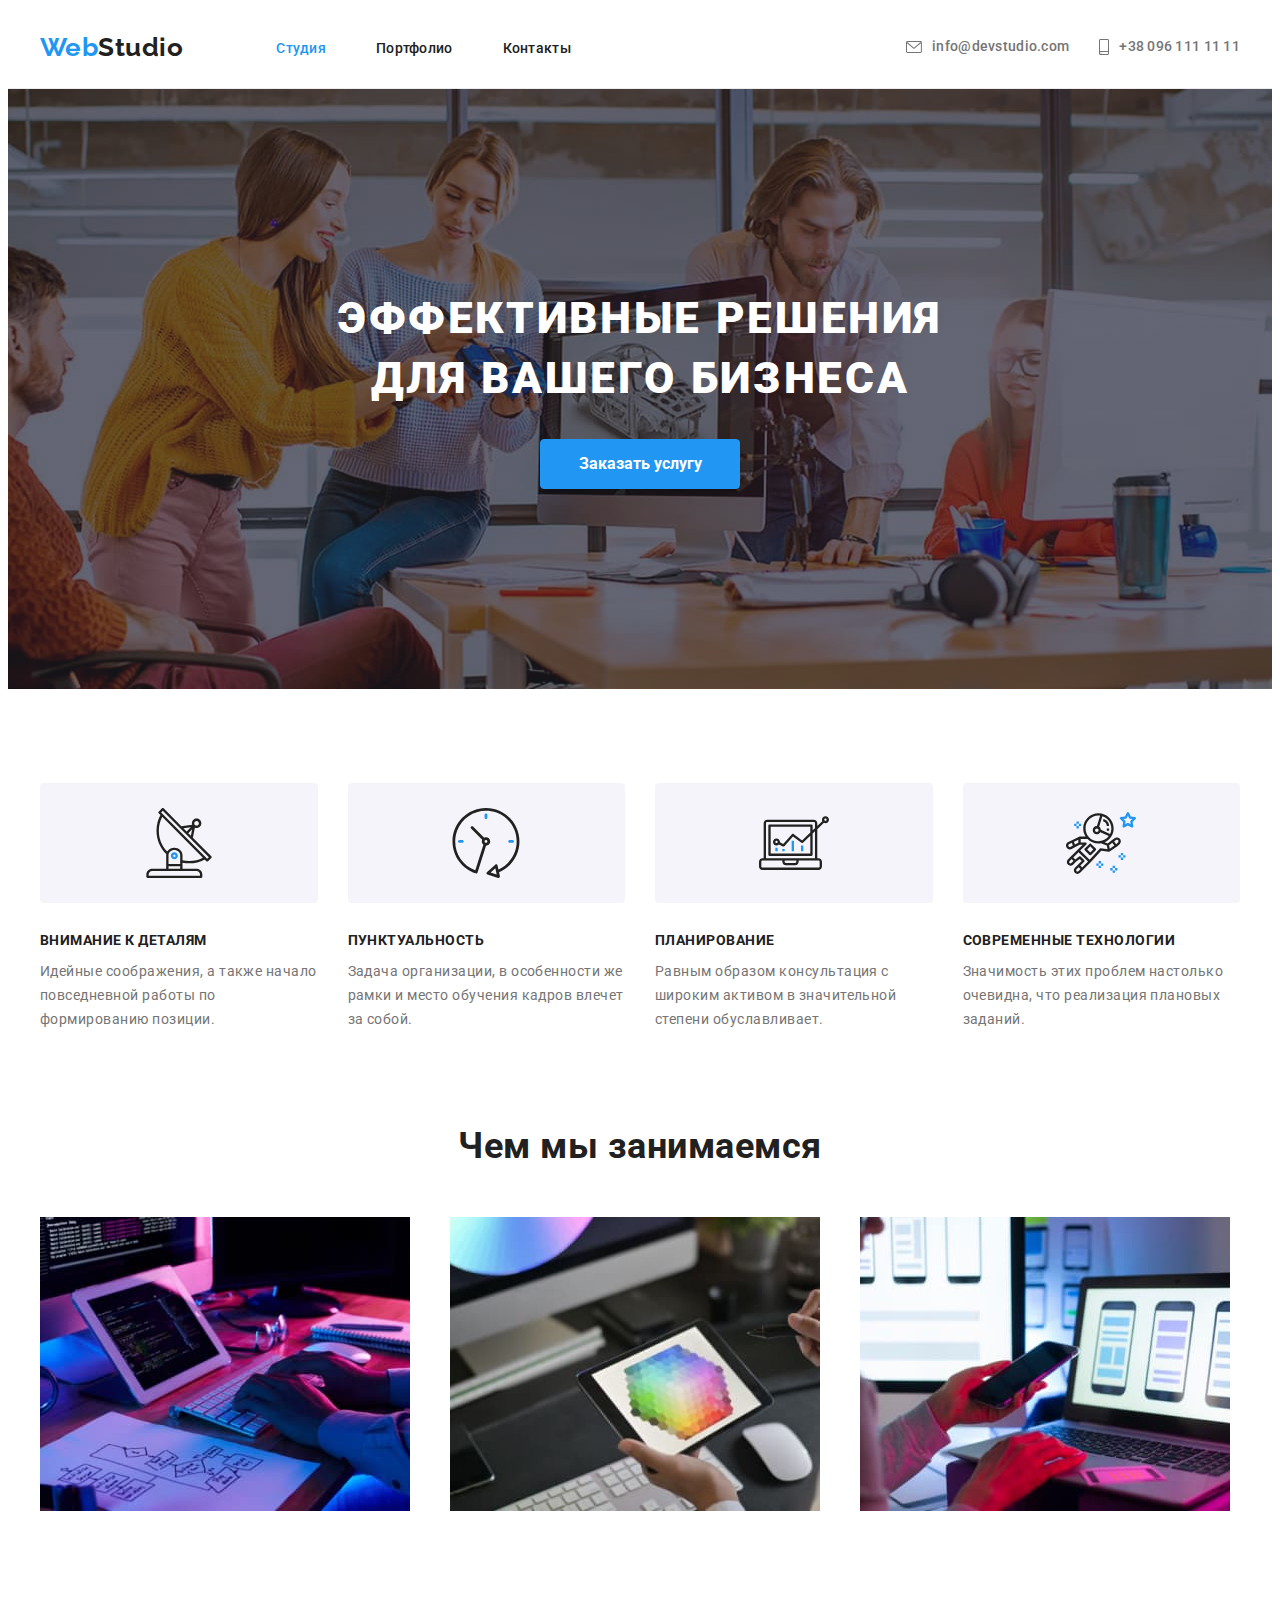
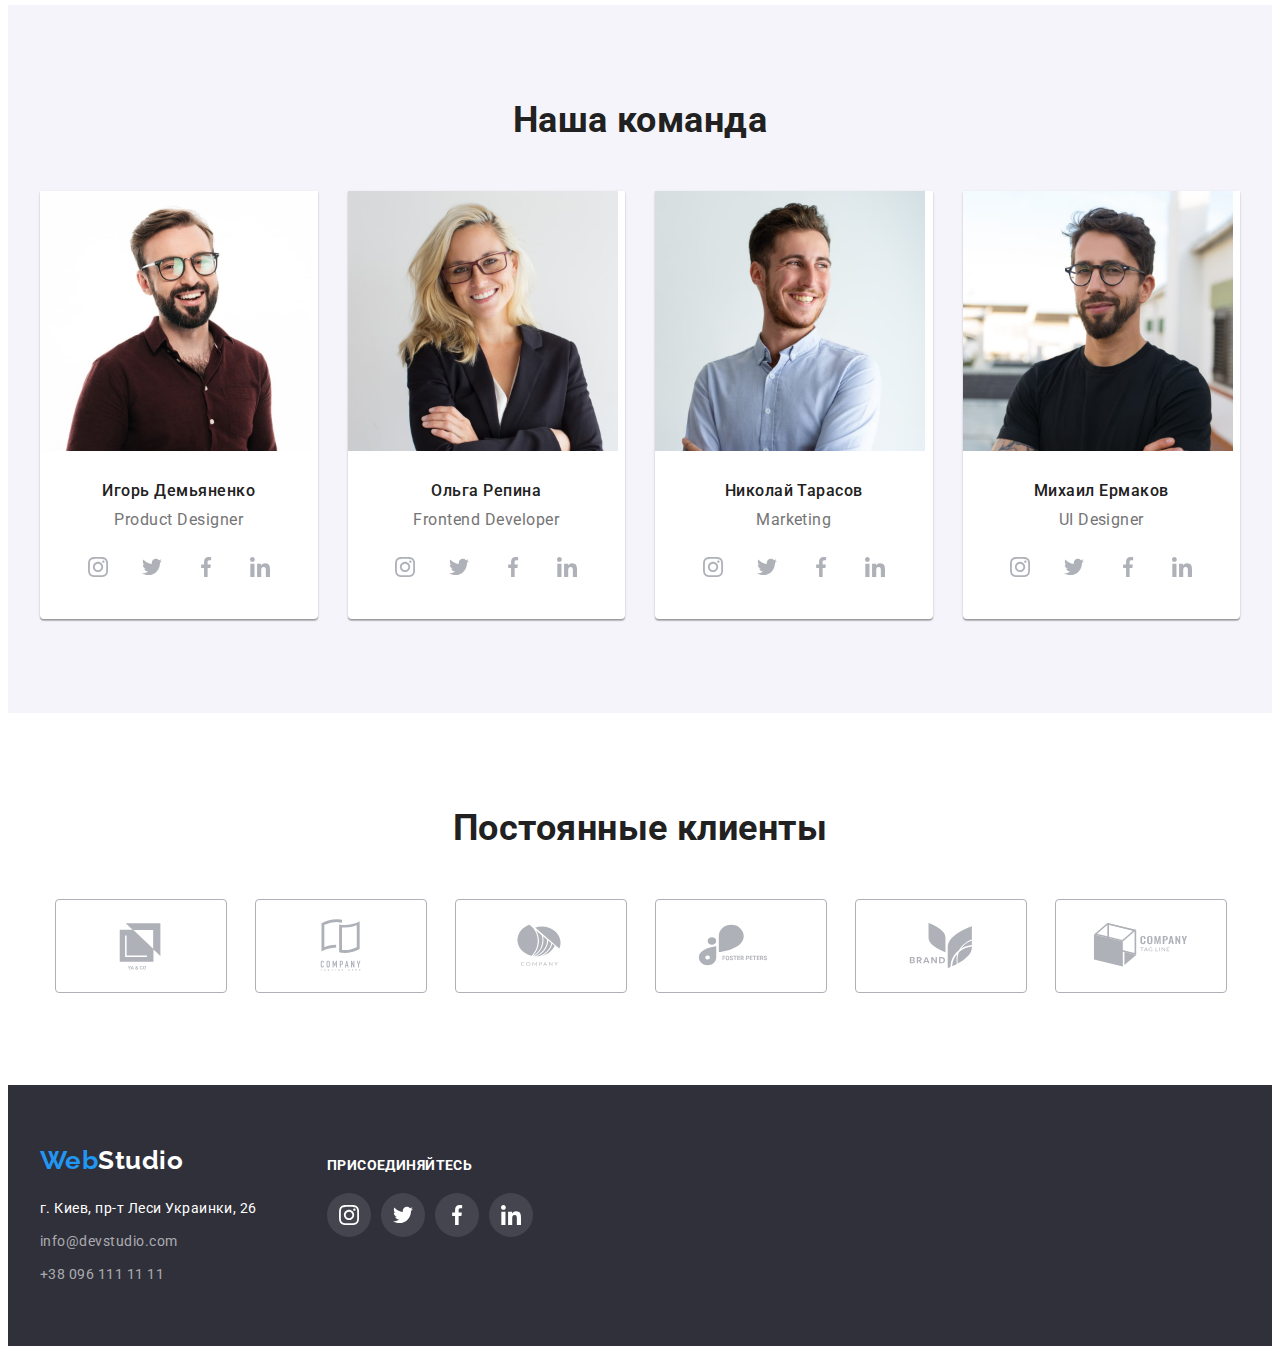
==== commit ade72ea3: "виправив" ====
--- a/index.html
+++ b/index.html
@@ -228,7 +228,6 @@
                     ></a>
                   </li>
                 </ul>
-                -
               </div>
             </li>
             <li class="team-list-item">
